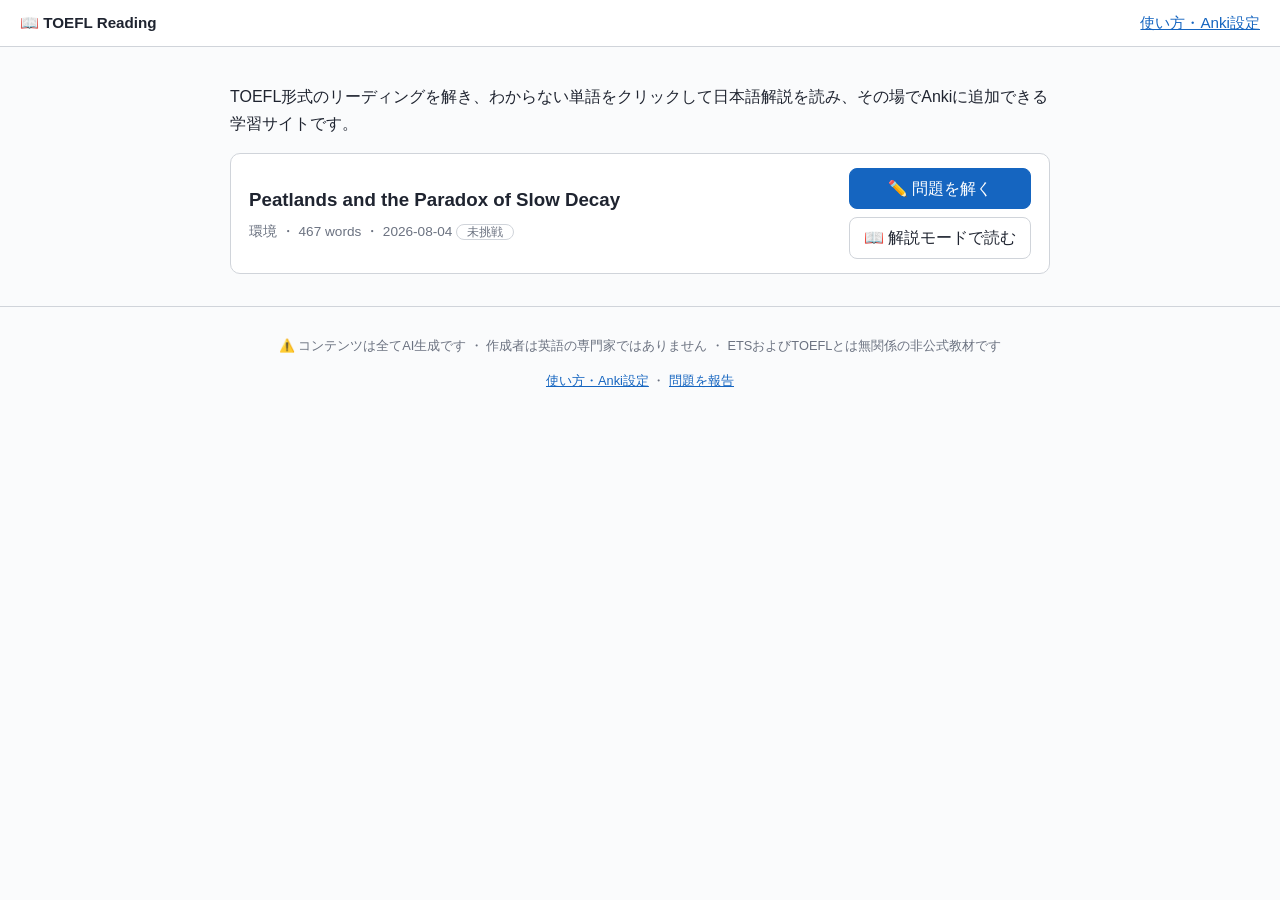
==== docs/index.html @ c24477c3 "feat: add passage list page Co-Authored-By: Claude Fable 5 <noreply@anthropic.com>" ====
<!DOCTYPE html>
<html lang="ja">
<head>
  <meta charset="utf-8">
  <meta name="viewport" content="width=device-width, initial-scale=1">
  <title>TOEFL Reading — 読んで、調べて、Ankiに送る</title>
  <link rel="stylesheet" href="css/style.css">
</head>
<body>
  <header class="site-header">
    <a class="brand" href="index.html">📖 TOEFL Reading</a>
    <a href="guide.html">使い方・Anki設定</a>
  </header>
  <main class="page">
    <p>TOEFL形式のリーディングを解き、わからない単語をクリックして日本語解説を読み、その場でAnkiに追加できる学習サイトです。</p>
    <div id="passage-list"><p class="hint">読み込み中…</p></div>
  </main>
  <footer class="site-footer">
    <p>⚠️ コンテンツは全てAI生成です ・ 作成者は英語の専門家ではありません ・ ETSおよびTOEFLとは無関係の非公式教材です</p>
    <p><a href="guide.html">使い方・Anki設定</a> ・ <a href="guide.html#report">問題を報告</a></p>
  </footer>
  <script src="js/textmatch.js"></script>
  <script src="js/app.js"></script>
</body>
</html>
---- docs/css/style.css ----
:root {
  --accent: #1565c0;
  --accent-green: #2e7d32;
  --danger: #c62828;
  --border: #d0d4da;
  --bg: #fafbfc;
  --text: #1f2430;
  --muted: #6b7280;
}
* { box-sizing: border-box; }
body {
  margin: 0;
  font-family: -apple-system, BlinkMacSystemFont, "Hiragino Sans", "Noto Sans JP", sans-serif;
  color: var(--text);
  background: var(--bg);
  line-height: 1.7;
}
a { color: var(--accent); }

.site-header {
  display: flex; justify-content: space-between; align-items: center; gap: 12px;
  padding: 10px 20px; border-bottom: 1px solid var(--border); background: #fff;
  font-size: .95em;
}
.site-header .brand { font-weight: 700; color: var(--text); text-decoration: none; }
.site-footer {
  padding: 16px 20px; border-top: 1px solid var(--border);
  font-size: .8em; color: var(--muted); text-align: center;
}

/* 一覧・ガイド */
.page { max-width: 860px; margin: 0 auto; padding: 20px; }
.prose { max-width: 720px; margin: 0 auto; padding: 20px; }
.prose pre { background: #eef1f5; padding: 12px; border-radius: 8px; overflow-x: auto; }
.card {
  display: flex; justify-content: space-between; align-items: center; gap: 16px;
  background: #fff; border: 1px solid var(--border); border-radius: 10px;
  padding: 14px 18px; margin-bottom: 12px;
}
.card h3 { margin: 0 0 4px; }
.card .meta { margin: 0; font-size: .85em; color: var(--muted); }
.card-actions { display: flex; flex-direction: column; gap: 8px; flex-shrink: 0; }
.badge { border: 1px solid var(--border); border-radius: 12px; padding: 1px 10px; font-size: .85em; }
.badge.done { border-color: var(--accent-green); color: var(--accent-green); }

/* ボタン */
.button, button {
  font: inherit; padding: 6px 14px; border-radius: 8px; border: 1px solid var(--border);
  background: #fff; color: var(--text); cursor: pointer;
  text-decoration: none; text-align: center; display: inline-block;
}
.button.primary, button.primary { background: var(--accent); border-color: var(--accent); color: #fff; }
button.anki { background: var(--accent-green); border-color: var(--accent-green); color: #fff; }
button:disabled { opacity: .4; cursor: not-allowed; }

/* リーダー左右分割 */
#reader-main { display: flex; min-height: calc(100vh - 110px); }
#passage-pane {
  flex: 1.2; padding: 18px 24px; border-right: 1px solid var(--border);
  overflow-y: auto; background: #fff;
}
#right-pane { flex: 1; overflow-y: auto; }
mark { background: rgba(21, 101, 192, .25); padding: 0 2px; }

/* 解答モード */
.question-card { padding: 18px 20px; }
.choices { display: flex; flex-direction: column; gap: 8px; margin: 12px 0; }
.choice { text-align: left; }
.choice.selected { border-color: var(--accent); background: rgba(21, 101, 192, .08); }
.nav-row { display: flex; justify-content: space-between; margin-top: 16px; }
.result-card { padding: 30px 20px; text-align: center; }
.result-card .score { font-size: 1.8em; font-weight: 700; margin: 0 0 8px; }

/* 解説モード */
.w { cursor: pointer; }
.w:hover { text-decoration: underline; }
.w.vocab-word { background: rgba(46, 125, 50, .13); border-radius: 3px; padding: 0 2px; }
.w.active { outline: 2px solid var(--accent-green); background: rgba(46, 125, 50, .3); }
.tabs { display: flex; border-bottom: 1px solid var(--border); }
.tab { flex: 1; border: none; border-radius: 0; background: none; padding: 10px; color: var(--muted); }
.tab.on { font-weight: 700; color: var(--text); border-bottom: 2px solid var(--accent-green); }
#panel-body { padding: 14px 18px; font-size: .95em; }
#panel-body p { margin: 2px 0 6px; }
.label {
  font-size: .72em; text-transform: uppercase; letter-spacing: .05em;
  color: var(--muted); margin-top: 10px;
}
.word { margin: 0 0 6px; font-size: 1.2em; }
.btn-row { display: flex; gap: 8px; align-items: center; margin-top: 12px; }
.hint { color: var(--muted); font-size: .85em; }
.error { color: var(--danger); padding: 20px; }
.quiz-review { border: 1px solid var(--border); border-radius: 8px; padding: 10px 12px; margin-bottom: 10px; }
.quiz-review.ok { border-left: 3px solid var(--accent-green); }
.quiz-review.ng { border-left: 3px solid var(--danger); }
.explanation { color: var(--muted); font-size: .9em; }

/* モーダル */
.modal-backdrop {
  position: fixed; inset: 0; background: rgba(0, 0, 0, .4);
  display: flex; align-items: center; justify-content: center;
}
.modal { background: #fff; border-radius: 10px; padding: 20px 24px; min-width: 280px; }
.modal input {
  font: inherit; padding: 6px 8px; border: 1px solid var(--border);
  border-radius: 6px; width: 100%;
}

@media (max-width: 800px) {
  #reader-main { flex-direction: column; }
  #passage-pane { border-right: none; border-bottom: 1px solid var(--border); }
  .card { flex-direction: column; align-items: stretch; }
}
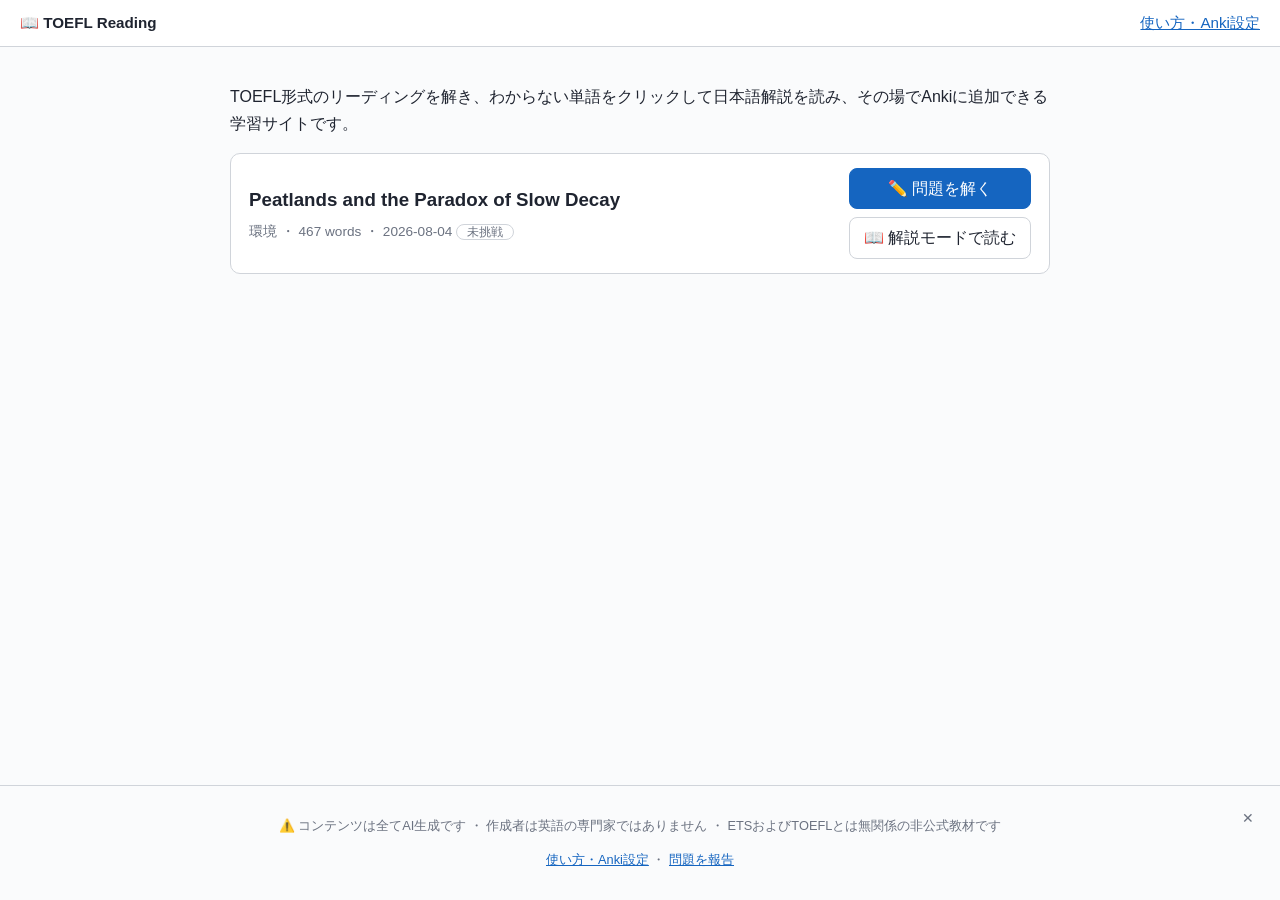
==== commit a382a5a8: "feat: allow collapsing the disclaimer footer to a single line 免責フッターに ✕ ボタンを追加し、押すと「⚠️ AI生成コンテンツ(非公式" ====
--- a/docs/index.html
+++ b/docs/index.html
@@ -20,6 +20,7 @@
     <p><a href="guide.html">使い方・Anki設定</a> ・ <a href="guide.html#report">問題を報告</a></p>
   </footer>
   <script src="js/textmatch.js"></script>
+  <script src="js/footer.js"></script>
   <script src="js/app.js"></script>
 </body>
 </html>
--- a/docs/css/style.css
+++ b/docs/css/style.css
@@ -14,6 +14,10 @@
   color: var(--text);
   background: var(--bg);
   line-height: 1.7;
+  /* ヘッダーとフッターの実高から本文領域が決まるようにする(固定値を持たない) */
+  display: flex;
+  flex-direction: column;
+  min-height: 100vh;
 }
 a { color: var(--accent); }
 
@@ -27,10 +31,27 @@
   padding: 16px 20px; border-top: 1px solid var(--border);
   font-size: .8em; color: var(--muted); text-align: center;
 }
+/* 免責フッターの折りたたみ(js/footer.js が組み立てる) */
+.footer-full { position: relative; }
+.footer-toggle {
+  position: absolute; top: -6px; right: 0;
+  border: none; background: none; color: var(--muted);
+  padding: 2px 6px; font-size: 1.1em; line-height: 1; cursor: pointer;
+}
+.footer-toggle:hover { color: var(--text); }
+.footer-mini { margin: 0; }
+.footer-expand {
+  border: none; background: none; padding: 0;
+  font: inherit; color: inherit; cursor: pointer;
+  text-decoration: underline dotted;
+}
+.footer-expand:hover { color: var(--text); }
+.site-footer.collapsed .footer-full { display: none; }
+.site-footer:not(.collapsed) .footer-mini { display: none; }
 
 /* 一覧・ガイド */
-.page { max-width: 860px; margin: 0 auto; padding: 20px; }
-.prose { max-width: 720px; margin: 0 auto; padding: 20px; }
+.page { max-width: 860px; margin: 0 auto; padding: 20px; flex: 1; width: 100%; }
+.prose { max-width: 720px; margin: 0 auto; padding: 20px; flex: 1; width: 100%; }
 .prose pre { background: #eef1f5; padding: 12px; border-radius: 8px; overflow-x: auto; }
 .card {
   display: flex; justify-content: space-between; align-items: center; gap: 16px;
@@ -54,12 +75,12 @@
 button:disabled { opacity: .4; cursor: not-allowed; }
 
 /* リーダー左右分割 */
-#reader-main { display: flex; min-height: calc(100vh - 110px); }
+#reader-main { display: flex; flex: 1; min-height: 0; }
 #passage-pane {
   flex: 1.2; padding: 18px 24px; border-right: 1px solid var(--border);
-  overflow-y: auto; background: #fff;
+  overflow-y: auto; background: #fff; min-height: 0;
 }
-#right-pane { flex: 1; overflow-y: auto; }
+#right-pane { flex: 1; overflow-y: auto; min-height: 0; }
 mark { background: rgba(21, 101, 192, .25); padding: 0 2px; }
 
 /* 解答モード */
@@ -74,7 +95,7 @@
 /* 解説モード */
 .w { cursor: pointer; }
 .w:hover { text-decoration: underline; }
-.w.vocab-word { background: rgba(46, 125, 50, .13); border-radius: 3px; padding: 0 2px; }
+.w.vocab-word { border-bottom: 1px dotted rgba(46, 125, 50, .75); }
 .w.active { outline: 2px solid var(--accent-green); background: rgba(46, 125, 50, .3); }
 .tabs { display: flex; border-bottom: 1px solid var(--border); }
 .tab { flex: 1; border: none; border-radius: 0; background: none; padding: 10px; color: var(--muted); }
@@ -106,7 +127,9 @@
 }
 
 @media (max-width: 800px) {
-  #reader-main { flex-direction: column; }
+  /* 縦積みでは各ペインを個別スクロールさせず、ページ全体をスクロールさせる */
+  #reader-main { flex-direction: column; flex: none; }
+  #passage-pane, #right-pane { overflow-y: visible; }
   #passage-pane { border-right: none; border-bottom: 1px solid var(--border); }
   .card { flex-direction: column; align-items: stretch; }
 }
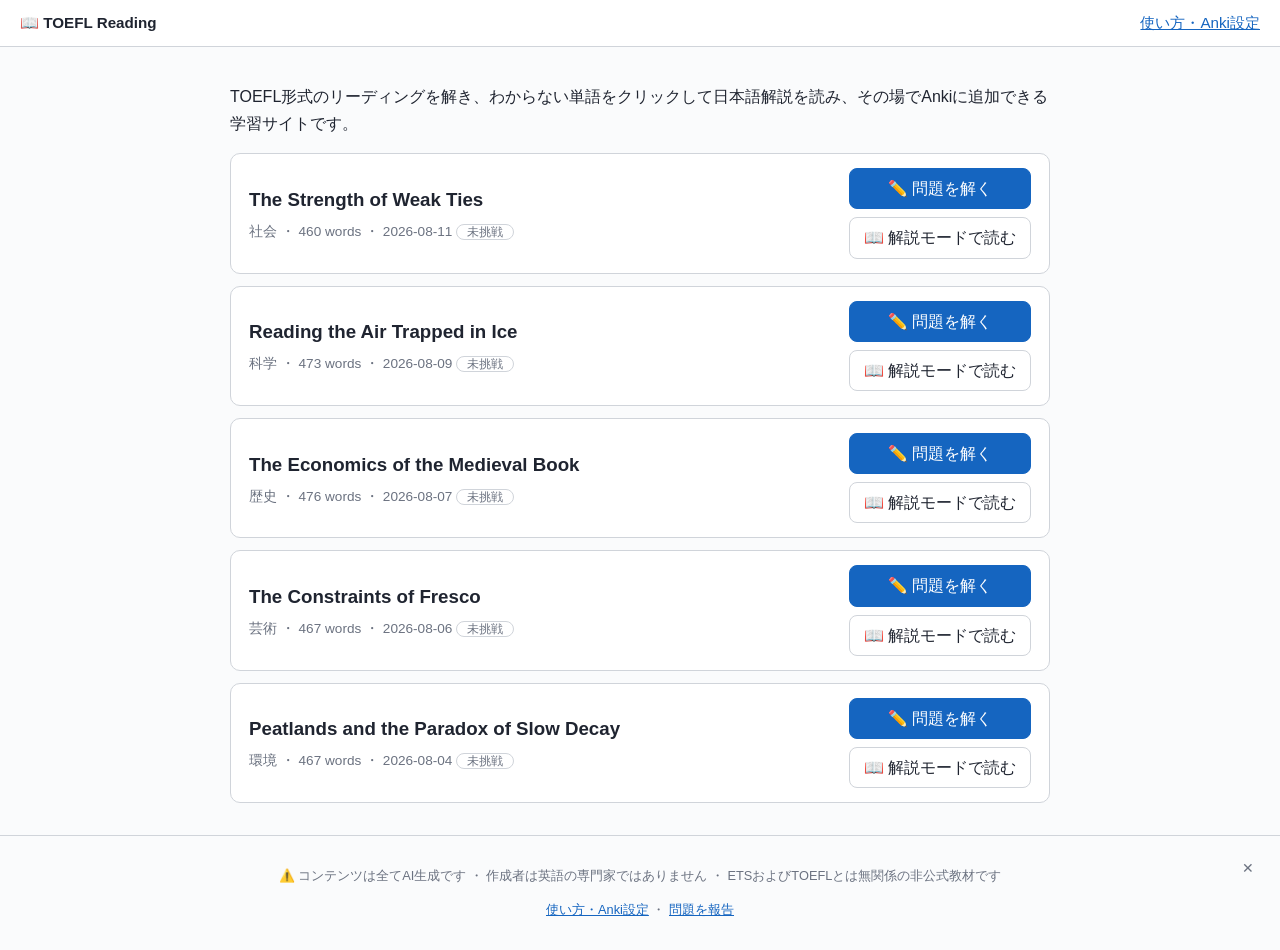
==== commit 7320e121: "refactor: route all attempt persistence through the Store interface Co-Authored-By: Claude Fable 5 <" ====
--- a/docs/index.html
+++ b/docs/index.html
@@ -21,6 +21,8 @@
   </footer>
   <script src="js/textmatch.js"></script>
   <script src="js/footer.js"></script>
+  <script src="js/store.web.js"></script>
+  <script>window.READER_URL = "reader.html";</script>
   <script src="js/app.js"></script>
 </body>
 </html>
--- a/docs/css/style.css
+++ b/docs/css/style.css
@@ -19,6 +19,9 @@
   flex-direction: column;
   min-height: 100vh;
 }
+/* リーダー画面のみビューポート高に固定する。min-height だけでは上限にならず、
+   #reader-main が内容分まで伸びてペインの overflow が発動しないため。 */
+body.reader-page { height: 100vh; overflow: hidden; }
 a { color: var(--accent); }
 
 .site-header {
@@ -128,6 +131,7 @@
 
 @media (max-width: 800px) {
   /* 縦積みでは各ペインを個別スクロールさせず、ページ全体をスクロールさせる */
+  body.reader-page { height: auto; overflow: visible; }
   #reader-main { flex-direction: column; flex: none; }
   #passage-pane, #right-pane { overflow-y: visible; }
   #passage-pane { border-right: none; border-bottom: 1px solid var(--border); }
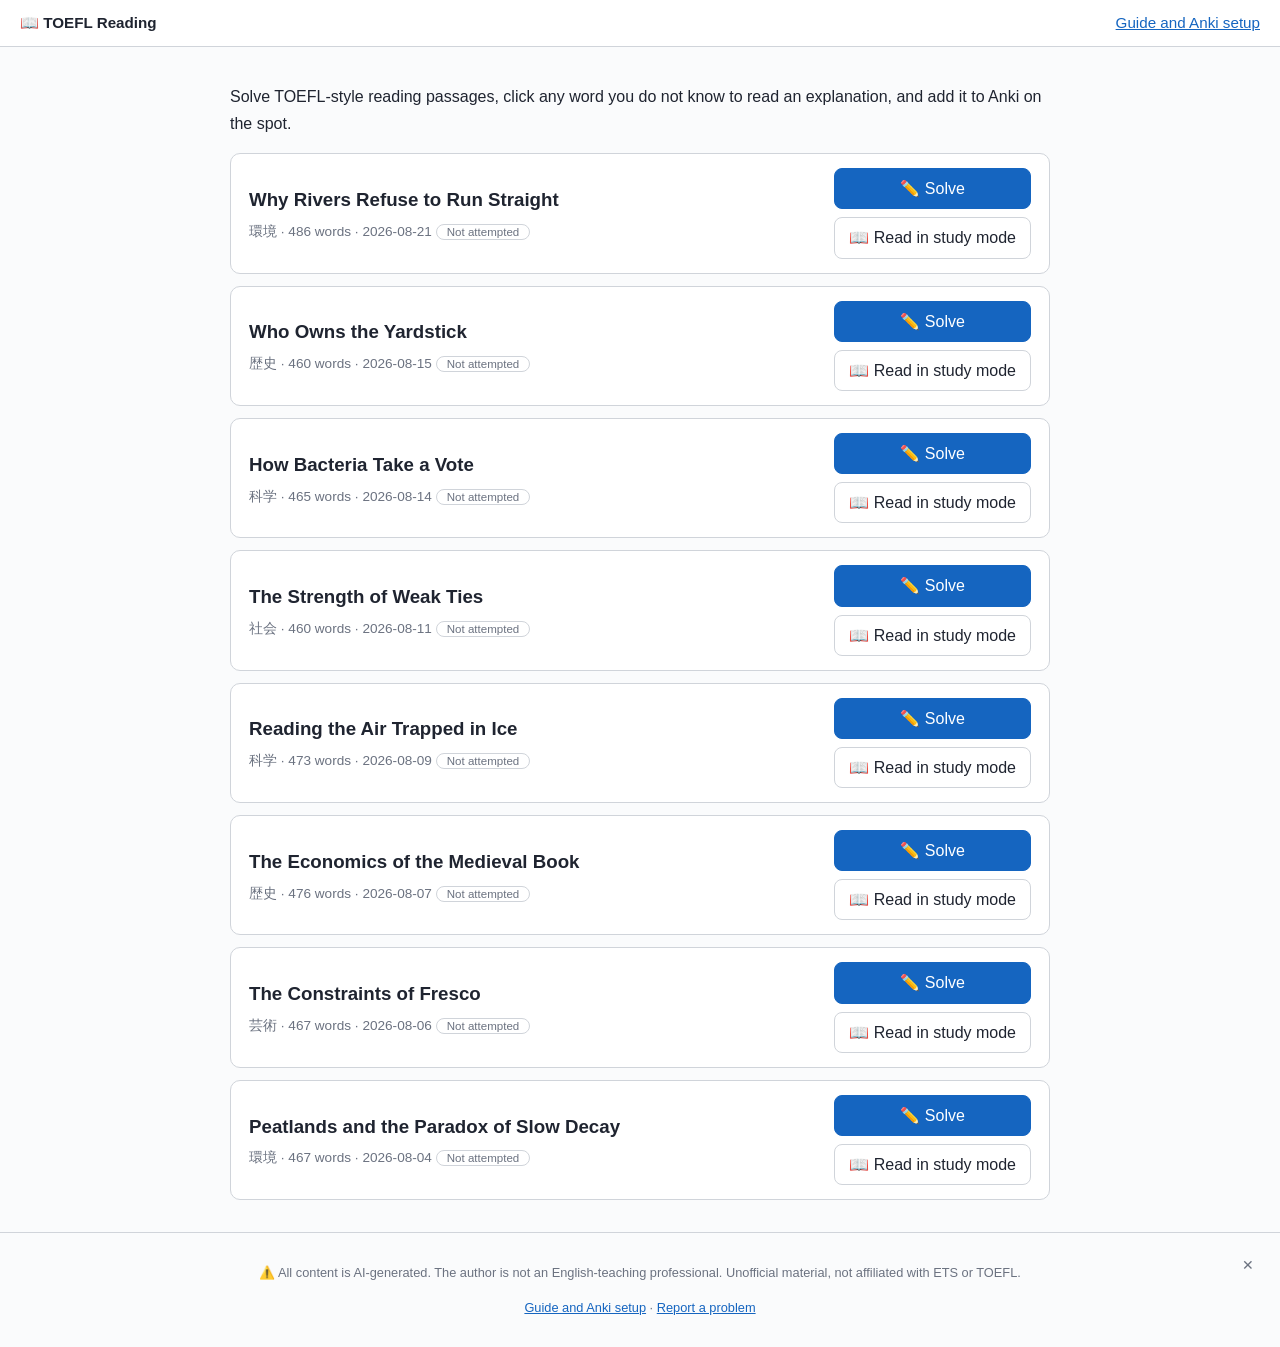
==== commit 4777d363: "refactor: make the app English-only, drop the dictionary feature, cut tests - Translate all UI text," ====
--- a/docs/index.html
+++ b/docs/index.html
@@ -1,24 +1,25 @@
 <!DOCTYPE html>
-<html lang="ja">
+<html lang="en">
 <head>
   <meta charset="utf-8">
   <meta name="viewport" content="width=device-width, initial-scale=1">
-  <title>TOEFL Reading — 読んで、調べて、Ankiに送る</title>
+  <title>TOEFL Reading — read, look up, send to Anki</title>
   <link rel="stylesheet" href="css/style.css">
 </head>
 <body>
   <header class="site-header">
     <a class="brand" href="index.html">📖 TOEFL Reading</a>
-    <a href="guide.html">使い方・Anki設定</a>
+    <a href="guide.html">Guide and Anki setup</a>
   </header>
   <main class="page">
-    <p>TOEFL形式のリーディングを解き、わからない単語をクリックして日本語解説を読み、その場でAnkiに追加できる学習サイトです。</p>
-    <div id="passage-list"><p class="hint">読み込み中…</p></div>
+    <p>Solve TOEFL-style reading passages, click any word you do not know to read an explanation, and add it to Anki on the spot.</p>
+    <div id="passage-list"><p class="hint">Loading…</p></div>
   </main>
   <footer class="site-footer">
-    <p>⚠️ コンテンツは全てAI生成です ・ 作成者は英語の専門家ではありません ・ ETSおよびTOEFLとは無関係の非公式教材です</p>
-    <p><a href="guide.html">使い方・Anki設定</a> ・ <a href="guide.html#report">問題を報告</a></p>
+    <p>⚠️ All content is AI-generated. The author is not an English-teaching professional. Unofficial material, not affiliated with ETS or TOEFL.</p>
+    <p><a href="guide.html">Guide and Anki setup</a> · <a href="guide.html#report">Report a problem</a></p>
   </footer>
+  <script src="js/escape.js"></script>
   <script src="js/textmatch.js"></script>
   <script src="js/footer.js"></script>
   <script src="js/store.web.js"></script>
--- a/docs/css/style.css
+++ b/docs/css/style.css
@@ -14,13 +14,13 @@
   color: var(--text);
   background: var(--bg);
   line-height: 1.7;
-  /* ヘッダーとフッターの実高から本文領域が決まるようにする(固定値を持たない) */
+  /* Let the content area follow the actual header and footer heights (no fixed values) */
   display: flex;
   flex-direction: column;
   min-height: 100vh;
 }
-/* リーダー画面のみビューポート高に固定する。min-height だけでは上限にならず、
-   #reader-main が内容分まで伸びてペインの overflow が発動しないため。 */
+/* Only the reader page is fixed to the viewport height. min-height alone is not an upper
+   bound: #reader-main grows to fit its content and the panes' overflow never kicks in. */
 body.reader-page { height: 100vh; overflow: hidden; }
 a { color: var(--accent); }
 
@@ -34,7 +34,7 @@
   padding: 16px 20px; border-top: 1px solid var(--border);
   font-size: .8em; color: var(--muted); text-align: center;
 }
-/* 免責フッターの折りたたみ(js/footer.js が組み立てる) */
+/* Collapsing of the disclaimer footer (built by js/footer.js) */
 .footer-full { position: relative; }
 .footer-toggle {
   position: absolute; top: -6px; right: 0;
@@ -52,7 +52,7 @@
 .site-footer.collapsed .footer-full { display: none; }
 .site-footer:not(.collapsed) .footer-mini { display: none; }
 
-/* 一覧・ガイド */
+/* List and guide pages */
 .page { max-width: 860px; margin: 0 auto; padding: 20px; flex: 1; width: 100%; }
 .prose { max-width: 720px; margin: 0 auto; padding: 20px; flex: 1; width: 100%; }
 .prose pre { background: #eef1f5; padding: 12px; border-radius: 8px; overflow-x: auto; }
@@ -67,7 +67,6 @@
 .badge { border: 1px solid var(--border); border-radius: 12px; padding: 1px 10px; font-size: .85em; }
 .badge.done { border-color: var(--accent-green); color: var(--accent-green); }
 
-/* ボタン */
 .button, button {
   font: inherit; padding: 6px 14px; border-radius: 8px; border: 1px solid var(--border);
   background: #fff; color: var(--text); cursor: pointer;
@@ -77,16 +76,16 @@
 button.anki { background: var(--accent-green); border-color: var(--accent-green); color: #fff; }
 button:disabled { opacity: .4; cursor: not-allowed; }
 
-/* リーダー左右分割 */
+/* Reader: left/right split */
 #reader-main { display: flex; flex: 1; min-height: 0; }
-#passage-pane {
+#passage-pane, #prompt-pane {
   flex: 1.2; padding: 18px 24px; border-right: 1px solid var(--border);
   overflow-y: auto; background: #fff; min-height: 0;
 }
 #right-pane { flex: 1; overflow-y: auto; min-height: 0; }
 mark { background: rgba(21, 101, 192, .25); padding: 0 2px; }
 
-/* 解答モード */
+/* Solve mode */
 .question-card { padding: 18px 20px; }
 .choices { display: flex; flex-direction: column; gap: 8px; margin: 12px 0; }
 .choice { text-align: left; }
@@ -95,10 +94,12 @@
 .result-card { padding: 30px 20px; text-align: center; }
 .result-card .score { font-size: 1.8em; font-weight: 700; margin: 0 0 8px; }
 
-/* 解説モード */
+/* Study mode */
 .w { cursor: pointer; }
 .w:hover { text-decoration: underline; }
 .w.vocab-word { border-bottom: 1px dotted rgba(46, 125, 50, .75); }
+/* Speaker names in a script. Telling them apart from the text is enough: color only. */
+.speaker { color: var(--muted); }
 .w.active { outline: 2px solid var(--accent-green); background: rgba(46, 125, 50, .3); }
 .tabs { display: flex; border-bottom: 1px solid var(--border); }
 .tab { flex: 1; border: none; border-radius: 0; background: none; padding: 10px; color: var(--muted); }
@@ -110,6 +111,19 @@
   color: var(--muted); margin-top: 10px;
 }
 .word { margin: 0 0 6px; font-size: 1.2em; }
+
+/* Listening playback screen. There is no body text, so center it. */
+.audio-stage { padding: 40px 20px; text-align: center; }
+.audio-stage audio { display: none; }
+
+/* Audio bar in review mode. Pinned above the script so it stays reachable while scrolling. */
+.review-audio {
+  position: sticky; top: 0; z-index: 1;
+  background: #fff; border-bottom: 1px solid var(--border);
+  padding: 8px 0; margin-bottom: 8px;
+}
+.review-audio audio { width: 100%; }
+
 .btn-row { display: flex; gap: 8px; align-items: center; margin-top: 12px; }
 .hint { color: var(--muted); font-size: .85em; }
 .error { color: var(--danger); padding: 20px; }
@@ -118,7 +132,6 @@
 .quiz-review.ng { border-left: 3px solid var(--danger); }
 .explanation { color: var(--muted); font-size: .9em; }
 
-/* モーダル */
 .modal-backdrop {
   position: fixed; inset: 0; background: rgba(0, 0, 0, .4);
   display: flex; align-items: center; justify-content: center;
@@ -130,10 +143,56 @@
 }
 
 @media (max-width: 800px) {
-  /* 縦積みでは各ペインを個別スクロールさせず、ページ全体をスクロールさせる */
+  /* When stacked vertically, scroll the whole page instead of each pane separately */
   body.reader-page { height: auto; overflow: visible; }
   #reader-main { flex-direction: column; flex: none; }
-  #passage-pane, #right-pane { overflow-y: visible; }
-  #passage-pane { border-right: none; border-bottom: 1px solid var(--border); }
+  #passage-pane, #prompt-pane, #right-pane { overflow-y: visible; }
+  #passage-pane, #prompt-pane { border-right: none; border-bottom: 1px solid var(--border); }
   .card { flex-direction: column; align-items: stretch; }
 }
+
+/* --- Writing --- */
+#prompt-pane .post {
+  background: #f7f7f5;
+  border-left: 3px solid #ccc;
+  padding: 12px 16px;
+  margin: 12px 0;
+}
+#prompt-pane .post-professor { border-left-color: #2e7d32; }
+#prompt-pane .post-name { font-weight: 600; margin: 0 0 4px; }
+.attempts { list-style: none; margin: -6px 0 12px; padding: 0 18px; }
+.attempts li { margin: 2px 0; }
+#essay-input {
+  width: 100%;
+  min-height: 320px;
+  font: inherit;
+  line-height: 1.7;
+  padding: 12px;
+  border: 1px solid #ccc;
+  border-radius: 4px;
+  resize: vertical;
+}
+#timer.over { color: #c62828; font-weight: 600; }
+.pane-header {
+  display: flex;
+  justify-content: space-between;
+  align-items: baseline;
+}
+.grading { padding: 40px 0; text-align: center; }
+.criterion { margin: 12px 0; }
+.criterion-name { margin: 0 0 2px; }
+.correction {
+  border-left: 3px solid #e0a800;
+  padding: 8px 14px;
+  margin: 12px 0;
+}
+.correction .original { color: #777; text-decoration: line-through; margin: 0; }
+.correction .revised { margin: 4px 0; }
+.essay-text {
+  white-space: pre-wrap;
+  background: #f7f7f5;
+  padding: 12px;
+  border-radius: 4px;
+  font: inherit;
+  line-height: 1.7;
+}
